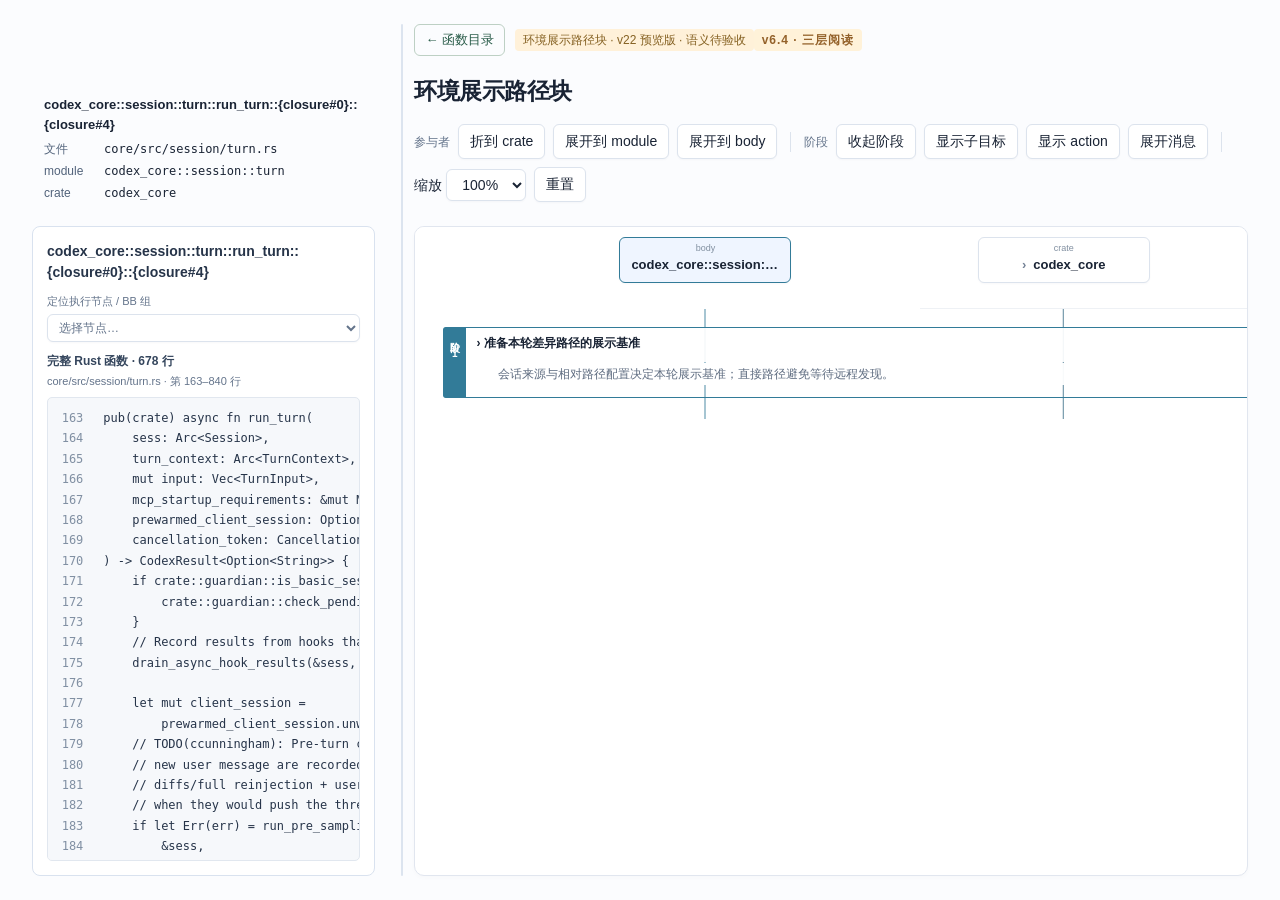
==== functions/run-turn-display-roots/roundtrip/index.html @ b0576259 "Update run_turn to v22 and add four internal body previews" ====
<!doctype html><html lang="zh-CN"><meta charset="utf-8"><link rel="icon" href="data:,"><meta name="viewport" content="width=device-width,initial-scale=1"><title>三层阅读 · 环境展示路径块 · run_turn::{closure#0}::{closure#4} · v22</title><link rel="stylesheet" href="style.css?v=v22-369f51ae5a45">
<header><div><a href="../../../index.html#G02" aria-label="返回函数目录" style="display:inline-block;font:13px/1.5 sans-serif;color:#285b48;text-decoration:none;border:1px solid #bdd0c4;border-radius:6px;padding:5px 10px;margin:0 10px 8px 0">← 函数目录</a><span style="font:12px/1.5 sans-serif;color:#856122;background:#fff1d9;border-radius:4px;padding:4px 8px">环境展示路径块 · v22 预览版 · 语义待验收</span><b>v6.4 · 三层阅读</b><h1 id="title">环境展示路径块</h1></div><p id="description"></p></header>
<nav aria-label="演示控制"><span>参与者</span><button data-x="0">折到 crate</button><button data-x="1">展开到 module</button><button data-x="2">展开到 body</button><i></i><span>阶段</span><button data-y="0">收起阶段</button><button data-y="1">显示子目标</button><button data-y="2">显示 action</button><button data-y="3">展开消息</button><i></i><label>缩放 <select id="zoom"><option value=".7">70%</option><option value=".85">85%</option><option value="1" selected>100%</option><option value="1.2">120%</option></select></label><button id="reset">重置</button></nav>
<p class="hint">点击列头 ▸ 展开参与者；点击左侧 阶段 或标题 ▸ 展开阶段/子目标/action；点击消息核对调用配对。所有 alt 分支同时展示，不按上下顺序执行。</p>
<div id="status" role="status">正在加载 v22 图表，首次打开请稍候…</div><div class="diagram-details-layout"><main id="viewport"><div id="scale"><div id="diagram"></div></div></main>
<div id="selection">所有分支同图展示。折叠隐藏的消息保留原始身份。</div></div>
<p id="definition-info" class="hint"></p><details><summary><span id="case-summary">案例索引</span></summary><table><thead><tr><th>编号</th><th>案例</th><th>共用表达</th><th>位置</th></tr></thead><tbody id="case-index"></tbody></table></details><details><summary>查看当前折叠状态和隐藏消息</summary><pre id="state"></pre></details>
<footer>基于 SeqDia 的层级布局与消息样式；条件分段、重复范围与纵向折叠为本地扩展。静态投影，不是执行轨迹。<a href="../README.md">来源与扩展边界</a></footer>
<aside id="root-source" aria-label="源码位置"><strong data-source-field="symbol"></strong><dl><dt>文件</dt><dd><code data-source-field="file"></code></dd><dt>module</dt><dd><code data-source-field="module"></code></dd><dt>crate</dt><dd><code data-source-field="crate"></code></dd></dl></aside>
<div id="pane-divider" role="separator" aria-label="调整源码与图的宽度" aria-orientation="vertical" aria-controls="selection viewport" tabindex="0"></div>
<script src="../data.js?v=v22-369f51ae5a45"></script><script src="app.bundle.js?v=v22-369f51ae5a45"></script></html>
---- functions/run-turn-display-roots/roundtrip/style.css ----
*{box-sizing:border-box}body{margin:0;padding:24px 32px;background:#fbfcfe;color:#192334;font:14px/1.5 -apple-system,BlinkMacSystemFont,"Segoe UI",sans-serif}header{display:flex;align-items:center;justify-content:space-between;gap:32px}header b{font-size:12px;letter-spacing:.08em;color:#94622b;background:#fff2d9;border-radius:4px;padding:4px 8px}h1{font-size:23px;letter-spacing:-.5px;margin:10px 0 16px}header p{max-width:520px;color:#64748b;font-size:13px}nav{display:flex;align-items:center;gap:8px;flex-wrap:wrap}button,select{font:inherit;background:white;border:1px solid #dce3ed;border-radius:6px;padding:6px 11px;color:inherit;cursor:pointer;box-shadow:0 1px 2px #17233b08}button:hover{background:#f3f6fb;border-color:#a8bad3}button:focus-visible{outline:2px solid #2563eb;outline-offset:2px}nav span{font-size:12px;color:#64748b}nav i{height:20px;border-left:1px solid #dce3ed;margin:0 5px}.hint,#status{font-size:12px;color:#677588;margin:12px 0 6px}#status{margin:0 0 12px}main{overflow:auto;max-height:72vh;min-height:340px;background:#fff;border:1px solid #e1e6ef;border-radius:10px;box-shadow:0 2px 5px #15234105}#scale{position:relative}#diagram{position:relative;transform-origin:top left}.actor{position:absolute;display:flex;flex-direction:column;align-items:center;justify-content:center;z-index:4;white-space:nowrap}.actor small{font-size:9px;color:#8290a1;line-height:1.1}.actor strong{font-size:13px;line-height:1.65;font-weight:600}.actor .chev{color:#748296;padding-right:7px}.frame{position:absolute;border:1px solid var(--frame-color);border-radius:4px;pointer-events:none;background:#ffffff17;z-index:1}.frame-tag{position:absolute;left:0;top:0;bottom:0;width:23px;background:var(--frame-color);color:white;font-size:10px;writing-mode:vertical-rl;text-orientation:upright;text-align:left;padding:7px 4px;letter-spacing:1px}.phase,.action{position:absolute;left:51px;display:flex;align-items:center;gap:12px;text-align:left;border:0;border-radius:0;box-shadow:none;z-index:5;background:#ffffffea;padding:0 10px;font-size:12px}.phase{font-weight:600;height:34px}.action{left:67px;height:29px;background:#ffffffc9;font-size:11px;color:#5f6e81;border-bottom:1px solid #e8edf2}.phase small,.action small{font-weight:400;color:#8490a0;font-size:10px;margin-left:auto}.branch-divider{position:absolute;left:52px;border-top:1px dashed #2eab63;z-index:3}.message{position:absolute;border:0;background:transparent;box-shadow:none;z-index:6;font-size:12px;padding:0;border-radius:3px;height:25px;white-space:nowrap}.message:hover{background:#ecf2ff80}.message span{background:#fffffff2;padding:2px 6px;border-radius:2px}.message em{font:10px ui-monospace,monospace;color:#76859a;margin-right:6px}.message.selected span{background:#e3edff;outline:1px solid #6c9ce8}.empty-summary{position:absolute;z-index:4;color:#87909a;font-size:11px;left:85px;background:#fffffff0;padding:2px 8px}.svg{position:absolute;inset:0;pointer-events:none;z-index:2}.region{position:absolute;pointer-events:none;z-index:0}#selection{font-size:12px;padding:12px 0;color:#52647c;min-height:43px}details{font-size:12px;color:#6c7a8c}pre{white-space:pre-wrap;max-height:230px;overflow:auto;background:#f2f5f8;padding:12px}footer{font-size:11px;color:#94a0b0;margin-top:13px}a{color:#677fa8}nav button.active{border-color:#8caee3;color:#275dad;background:#f0f5ff}
body{max-width:1540px;margin:0 auto}#scale{margin:0 auto}main{scrollbar-gutter:stable}

.actor-head{position:sticky;top:0;z-index:10;background:#fff;border-bottom:1px solid #eef1f5}

/* 一级纵轴是阶段；控制语义仅在展开阶段内部。 */
.frame-tag{bottom:auto;z-index:6;pointer-events:auto;border:0;border-radius:3px 0 0 3px;box-shadow:none;font-weight:600;cursor:pointer}.frame-tag:hover{background:var(--frame-color);filter:brightness(.92)}
.control-semantic{position:absolute;left:77px;z-index:4;font-size:11px;color:#798697;line-height:24px;background:#fffffff0;padding:0 7px}.control-semantic span{font:10px ui-monospace,monospace;background:#edf1f5;border:1px solid #dbe2ea;border-radius:3px;padding:2px 5px;margin-right:6px}

/* v3: demo-style message bubbles; minimal in-place condition annotations. */
.message{height:43px;border:1px solid #e2e8f0;background:#fff;border-radius:6px;box-shadow:0 1px 3px #17233b0c;display:flex;flex-direction:column;align-items:center;justify-content:center;padding:3px 7px;gap:1px}.message span{display:block;max-width:100%;overflow:hidden;text-overflow:ellipsis;padding:0;font-size:11px}.message em{font:8px ui-monospace,monospace;text-transform:uppercase;max-width:100%;overflow:hidden;text-overflow:ellipsis;color:#64748b;background:#f1f5f9;border-radius:3px;padding:1px 5px;margin:0}.message.selected{outline:2px solid #6c9ce8}.message.selected span{outline:none;background:transparent}.segment-condition{position:absolute;left:79px;z-index:4;background:#f8fafbeF;border-top:1px dashed #becbc4;font-size:11px;font-weight:500;color:#4d6659;line-height:26px;padding-left:8px}.flow-note{position:absolute;left:83px;z-index:4;color:#5e6c80;font-size:11px;line-height:25px;background:#fffffff2;padding:0 6px}.repeat-scope{position:absolute;left:63px;width:10px;border:1px solid #8292ac;border-right:0;z-index:4;pointer-events:none}.repeat-scope span{position:absolute;top:50%;left:-13px;writing-mode:vertical-rl;font-size:9px;color:#72819b;background:#fff;transform:translateY(-50%)}.repeat-return{color:#596e92}.control-semantic{color:#586b60}main{max-height:76vh}

/* Plain coverage index; no new diagram notation. */
table{border-collapse:collapse;margin:8px 0 12px;width:100%;text-align:left}th,td{padding:5px 9px;border-bottom:1px solid #e2e8f0}th{font-weight:600}

/* v6: one added reading row, same visual language; controls remain action contents. */
.goal{position:absolute;left:67px;display:flex;align-items:center;gap:12px;text-align:left;border:0;border-radius:0;box-shadow:none;z-index:5;background:#ffffffea;padding:0 10px;height:30px;font-size:12px;color:#425974;border-bottom:1px solid #e8edf2}.goal small{margin-left:auto;font-size:10px;font-weight:400;color:#8490a0}.action{left:83px}.flow-note{white-space:normal;overflow-wrap:anywhere;line-height:24px}.control-semantic{max-width:calc(100% - 130px);white-space:nowrap;overflow:hidden;text-overflow:ellipsis}

.actor strong{max-width:100%;overflow:hidden;text-overflow:ellipsis}

/* Same condition divider and range-bracket vocabulary, anchored to real reading rows. */
.control-range{position:absolute;width:9px;border:1px solid #b5c2c0;border-right:0;z-index:6;pointer-events:none}.cross-label{white-space:normal;line-height:26px;overflow:visible}.repeat-scope[data-scope-range]{z-index:6}.phase,.goal,.action{scroll-margin-top:155px}.message{scroll-margin-top:180px}

/* Keep root body reading text and edge labels fixed during horizontal scrolling. */
.run-turn-actor,.run-turn-rail,.frame-tag,.repeat-scope,.control-range,
.phase>span,.goal>span,.action>span,.run-turn-text,.message{
 translate:var(--run-turn-shift,0px) 0;
}
.run-turn-actor{z-index:12}
.run-turn-text{display:inline-block;background:#fffffff2}
.control-semantic>.run-turn-text{font:inherit;color:inherit;border:0;border-radius:0;padding:0;margin:0}
.phase>span,.goal>span,.action>span{background:#fff}
.message{align-items:flex-start;text-align:left}

.control-semantic{overflow:visible}

/* Distinguish goal and action headings without changing row geometry or behavior. */
.goal{background:#eaf1fc;color:#234e83;font-size:13px;font-weight:700;border-bottom:1px solid #c9d9ee}
.goal>span{display:flex;align-items:center;height:26px;padding:0 10px;border-left:4px solid #557ead;border-radius:3px;background:#eaf1fc}
.goal:hover,.goal:hover>span{background:#dde9fa}
.action{background:#f4f6f9;color:#35465d;font-size:12px;font-weight:600;border-bottom:1px solid #dce3ed}
.action>span{display:flex;align-items:center;height:24px;padding:0 9px;border-left:2px solid #9caec3;border-radius:2px;background:#f4f6f9}
.action:hover,.action:hover>span{background:#e9eef5}

/* Opaque underlay for the horizontally frozen root body column. */
.run-turn-background{position:absolute;left:0;background:#fff;opacity:1;z-index:3;pointer-events:none;translate:var(--run-turn-shift,0px) 0}
.run-turn-foreground{z-index:3}
.actor-head>.run-turn-background{z-index:5}

/* Draw only the phase outline above the frozen white underlay. */
.frame{z-index:7;background:transparent}

/* v6.3: presentation only — one 24px nesting grid, measured rows, distinct controls. */
.control-semantic,.segment-condition,.flow-note{white-space:normal;overflow-wrap:anywhere;line-height:22px;font-size:12px}
.control-semantic{padding:5px 9px;border-radius:5px;font-weight:600}
.control-semantic>.run-turn-text{background:inherit;line-height:inherit}
.control-semantic.kind-alt{color:#315d97;background:#edf3fc;border-left:3px solid #6c94ca}
.control-semantic.kind-opt{color:#38685f;background:#eef6f2;border-left:3px solid #87aea3}
.control-semantic.kind-loop{color:#805b29;background:#fbf3e6;border-left:3px solid #b78a49}
.control-semantic .run-turn-text>span{font:11px ui-monospace,monospace;background:#ffffffb8;border-color:currentColor;color:inherit}
.segment-condition.kind-branch{border:0;background:#f3f6fc;color:#315d97;font-weight:600;padding:4px 9px;border-radius:4px}
.segment-condition.kind-branch>.run-turn-text{background:inherit}
.flow-note{padding:0 6px}
.control-range,.repeat-scope{width:10px;border-right:0;z-index:4}
.control-range.kind-opt{border-color:#87aea3}
.control-range.kind-alt{border-color:#9eb6d6;border-top:0}
.control-range.kind-branch{border-color:#b9c9e0;border-top:0;border-bottom:0}
.repeat-scope.kind-loop{border-color:#b78a49;border-left-width:2px}
.repeat-scope[data-scope-range]{z-index:4}
.repeat-scope.kind-loop::after{content:'循环范围';position:absolute;left:12px;bottom:-10px;font:10px/18px ui-monospace,monospace;white-space:nowrap;color:#805b29;background:#fff;padding:0 5px}
/* Freeze each control heading together with its new tint and border. */
.control-semantic,.segment-condition{translate:var(--run-turn-shift,0px) 0}
.control-semantic>.run-turn-text,.segment-condition>.run-turn-text{translate:none}

/* Graph-backed loop navigation: reuse the existing loop palette and heading shape. */
.loop-marker-row{position:absolute;z-index:8;font-size:12px;line-height:22px;translate:var(--run-turn-shift,0px) 0}
.loop-marker-row>.run-turn-text{background:transparent;translate:none}
.loop-marker{display:inline-block;max-width:100%;white-space:normal;text-align:left;overflow-wrap:anywhere;font-size:12px;line-height:22px;padding:3px 9px;border:1px solid #b78a49;border-left:3px solid #b78a49;border-radius:5px;color:#805b29;background:#fbf3e6;box-shadow:none}
.loop-marker small{display:block;font:inherit;font-size:11px}
.loop-marker:hover,.loop-marker.active{background:#fbf3e6;border-color:#805b29;box-shadow:0 0 0 1px #b78a49}
.loop-marker:focus-visible{outline:2px solid #b78a49}
.loop-return-svg{z-index:7}
.loop-return-path{translate:var(--run-turn-shift,0px) 0;stroke:#b78a49;stroke-width:1.5;fill:none;opacity:.55}
.loop-return-path.active{stroke-width:3;opacity:1}
.loop-return-tip{fill:#b78a49;stroke:none}

/* Hide only the three user-marked explanatory/debug regions. */
body > header > #description,
body > nav + p.hint,
body > #status,
body > #definition-info,
body > details,
body > footer { display: none; }

/* Two-pane reading layout; diagram internals and detail content are unchanged. */
.diagram-details-layout{display:grid;grid-template-columns:minmax(280px,1fr) minmax(0,2fr);gap:24px;margin-top:24px;height:76vh;min-height:340px}
.diagram-details-layout > #viewport{min-width:0;min-height:0;height:100%;max-height:none}
.diagram-details-layout > #selection{min-width:0;min-height:0;height:100%;overflow:auto;padding:0;scrollbar-gutter:stable}
.diagram-details-layout > #selection .bb-details{margin:0}

.diagram-details-layout > #selection{grid-column:1;grid-row:1}
.diagram-details-layout > #viewport{grid-column:2;grid-row:1}

/* Use the window width; align controls with the diagram and fill the remaining height. */
body{--details-width:clamp(320px,28vw,520px);max-width:none;width:100%;height:100dvh;display:grid;grid-template-columns:var(--details-width) minmax(0,1fr);grid-template-rows:auto auto minmax(340px,1fr);column-gap:24px}
body > header{grid-column:2;grid-row:1;min-width:0}
body > nav{grid-column:2;grid-row:2;min-width:0}
.diagram-details-layout{grid-column:1 / -1;grid-row:3;grid-template-columns:var(--details-width) minmax(0,1fr);height:auto;min-height:0}
.diagram-details-layout > #selection .bb-details{min-height:100%}

/* Expanded parent headers cover their visible descendant columns. */
.actor.actor-group{padding:0;overflow:hidden}
.actor-group-label{position:absolute;top:0;height:100%;transform:translateX(-50%);display:flex;flex-direction:column;align-items:center;justify-content:center;pointer-events:none}

/* The divider uses the same column track as both the controls and diagram. */
#pane-divider{grid-column:1;grid-row:1 / -1;justify-self:end;align-self:stretch;width:16px;margin-right:-20px;z-index:20;cursor:col-resize;touch-action:none;position:relative;outline:none}
#pane-divider::after{content:"";position:absolute;top:0;bottom:0;left:7px;width:2px;background:#dce4ef;border-radius:2px}
#pane-divider:hover::after,#pane-divider:focus-visible::after,body.resizing-panes #pane-divider::after{background:#7c9ed0;width:3px}
body.resizing-panes,body.resizing-panes *{cursor:col-resize!important;user-select:none!important}

/* Source identity above the detail pane, sharing its resizable column. */
#root-source{grid-column:1;grid-row:1 / 3;align-self:end;min-width:0;min-height:0;max-height:100%;overflow:auto;padding:0 12px;font-size:12px;color:#52637b}
#root-source > strong{display:block;font-size:13px;color:#192334;margin-bottom:6px}
#root-source dl{display:grid;grid-template-columns:52px minmax(0,1fr);gap:4px 8px;margin:0;line-height:1.5}
#root-source dt,#root-source dd{margin:0}
#root-source code{font-size:12px;overflow-wrap:anywhere;color:#192334}

/* Source viewer: bounded metadata and one stable code scrollport. */
body{grid-template-rows:auto auto minmax(0,1fr)}
.diagram-details-layout > #selection .bb-details{height:100%;min-height:360px;display:flex;flex-direction:column;gap:10px;padding:14px;border:1px solid #d9e2ef;border-radius:8px;background:#fff;color:#263449}
#selection .bb-selection-title{flex:none;margin:0;font-size:14px;line-height:1.5;display:-webkit-box;-webkit-line-clamp:2;-webkit-box-orient:vertical;overflow:hidden;overflow-wrap:anywhere}
#selection .bb-blocks{flex:none;border:1px solid #e6ebf3;border-radius:5px;padding:6px 9px;color:#52637b}
#selection .bb-blocks[hidden]{display:none}
#selection .bb-blocks summary{cursor:pointer;font-weight:600}
#selection .bb-list{max-height:100px;overflow:auto;overflow-wrap:anywhere;font:11px/1.8 ui-monospace,monospace;margin:8px 0 0;overscroll-behavior:contain}
#selection .bb-node-picker{flex:none;display:flex;flex-direction:column;gap:4px;font-size:11px;color:#64748b}
#selection .bb-node-picker select{width:100%;min-width:0;font-size:12px;padding:5px 7px;text-overflow:ellipsis}
#selection .bb-source{flex:1;min-height:140px;min-width:0;display:flex;flex-direction:column;gap:8px}
#selection .bb-source-heading{flex:none;font-size:11px;color:#64748b;overflow-wrap:anywhere}
#selection .bb-source-heading strong{display:block;font-size:12px;color:#35465d}
#selection .bb-source-heading span{display:block;margin-top:3px}
#selection .bb-source-scroll{flex:1;min-height:0;max-height:none;overflow:auto;overscroll-behavior:contain;scrollbar-gutter:stable;margin:0;padding:10px 0;background:#f6f8fb;border:1px solid #e1e7ef;border-radius:5px;white-space:pre;font:12px/1.7 ui-monospace,SFMono-Regular,Menlo,monospace;tab-size:4}
#selection .bb-source-scroll:focus-visible{outline:2px solid #5276aa;outline-offset:2px}
#selection .bb-source-scroll code{display:block;min-width:max-content}
#selection .bb-code-line{display:block;min-height:1.7em;padding-right:16px}
#selection .bb-code-line.source-attribute{color:#74551f;background:#fff9e9}
#selection .bb-code-line.source-attribute .bb-line-number{color:#9a7130;background:#fff9e9;border-left-color:#d8b56b}
#selection .bb-line-number{position:sticky;left:0;display:inline-block;width:6ch;margin-right:12px;padding:0 8px 0 4px;text-align:right;color:#8190a3;background:#f6f8fb;user-select:none;border-left:3px solid transparent}
#selection .source-highlight{background:#e5efff}
#selection mark.source-column-highlight{padding:0;color:inherit;background:#bcd5ff;border-bottom:1px solid #477cb6}
#selection .source-highlight .bb-line-number{background:#dce9ff;color:#285995;border-left-color:#477cb6}
#selection .bb-range-label{position:sticky;left:0;display:block;width:36ch;max-width:100%;padding:5px 8px 4px;border-left:3px solid #477cb6;color:#234e83;background:#dce9ff;white-space:normal;overflow-wrap:anywhere;font:600 11px/1.6 -apple-system,BlinkMacSystemFont,"Segoe UI",sans-serif}

#message-selection{flex:none;max-height:64px;overflow:auto;font-size:11px;overflow-wrap:anywhere}
#message-selection:empty{display:none}

/* Semantic headings wrap at the available reading width; measured by app.js. */
header,header>div{min-width:0}h1,#root-source>strong{overflow-wrap:anywhere}
.phase>span,.goal>span,.action>span{height:auto;min-height:24px;white-space:normal;overflow-wrap:anywhere;flex-shrink:0;line-height:20px}
.action>span>[data-semantic-label]{min-width:0}
#selection .bb-range-label{width:max-content;max-width:100%;padding:1px 8px;font-weight:500}

/* Async-shell entry prelude: one fixed block before the inner main flow. */
.prelude-heading,.prelude-node{position:absolute;z-index:5;line-height:24px}
.prelude-heading{font-weight:700;color:#74551f;background:#fff4d8;border-left:4px solid #d8b56b;padding:4px 10px;border-radius:4px}
.prelude-node button{font:inherit;font-size:12px;font-weight:600;line-height:22px;color:#74551f;background:#fff9e9;border-color:#d8b56b;padding:3px 9px}
.prelude-node button:hover{background:#fff1c9}
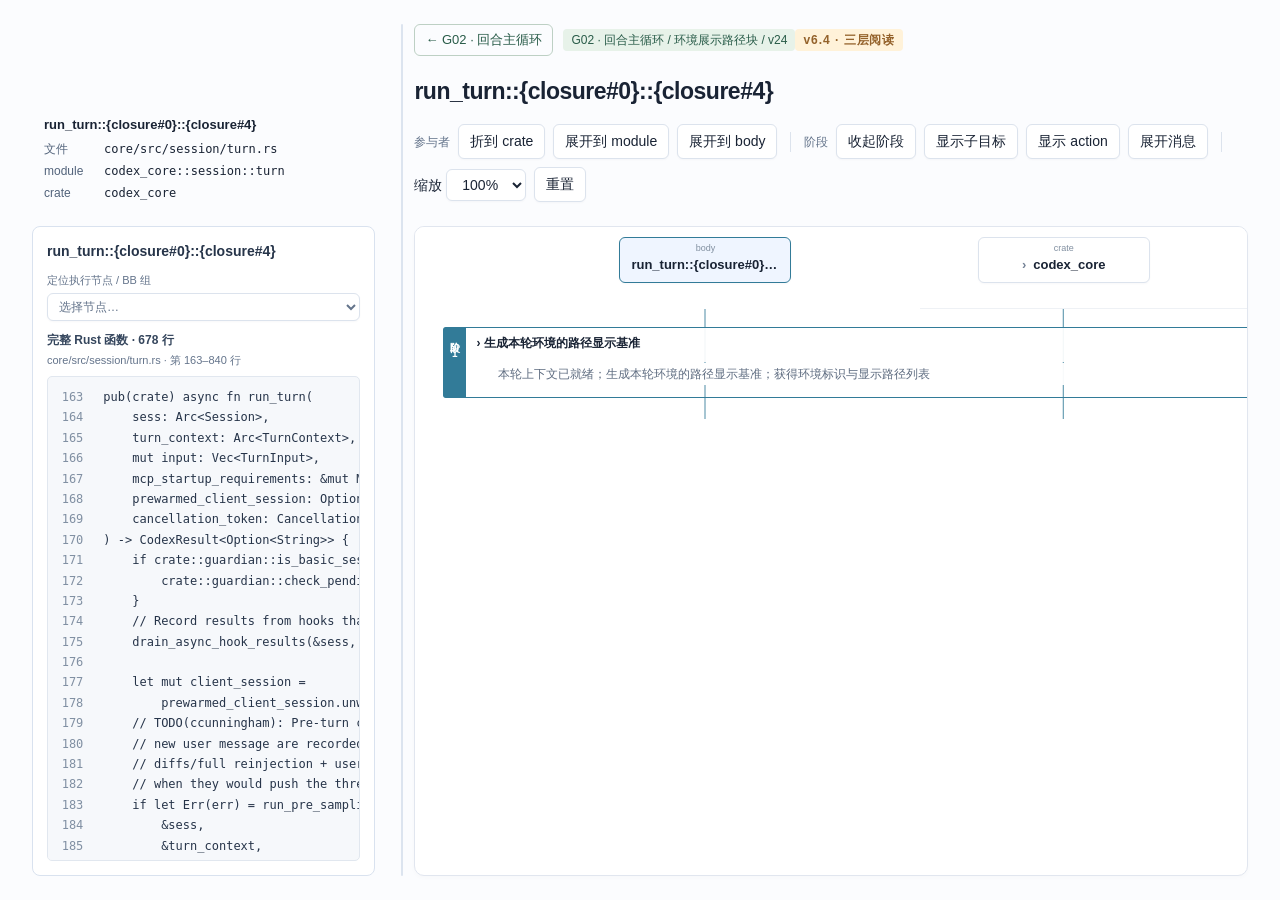
==== commit 43e2aeda: "Update five run_turn pages to v24 with G02 classification labels" ====
--- a/functions/run-turn-display-roots/roundtrip/index.html
+++ b/functions/run-turn-display-roots/roundtrip/index.html
@@ -1,11 +1,11 @@
-<!doctype html><html lang="zh-CN"><meta charset="utf-8"><link rel="icon" href="data:,"><meta name="viewport" content="width=device-width,initial-scale=1"><title>三层阅读 · 环境展示路径块 · run_turn::{closure#0}::{closure#4} · v22</title><link rel="stylesheet" href="style.css?v=v22-369f51ae5a45">
-<header><div><a href="../../../index.html#G02" aria-label="返回函数目录" style="display:inline-block;font:13px/1.5 sans-serif;color:#285b48;text-decoration:none;border:1px solid #bdd0c4;border-radius:6px;padding:5px 10px;margin:0 10px 8px 0">← 函数目录</a><span style="font:12px/1.5 sans-serif;color:#856122;background:#fff1d9;border-radius:4px;padding:4px 8px">环境展示路径块 · v22 预览版 · 语义待验收</span><b>v6.4 · 三层阅读</b><h1 id="title">环境展示路径块</h1></div><p id="description"></p></header>
+<!doctype html><html lang="zh-CN"><meta charset="utf-8"><link rel="icon" href="data:,"><meta name="viewport" content="width=device-width,initial-scale=1"><title>G02 · 环境展示路径块 · run_turn::{closure#0}::{closure#4} · v24</title><link rel="stylesheet" href="style.css?v=v24-bd44d20c167b">
+<header><div><a href="../../../index.html#G02" aria-label="返回 G02 回合主循环目录" style="display:inline-block;font:13px/1.5 sans-serif;color:#285b48;text-decoration:none;border:1px solid #bdd0c4;border-radius:6px;padding:5px 10px;margin:0 10px 8px 0">← G02 · 回合主循环</a><span class="atlas-classification" data-group="G02" data-version="v24" style="font:12px/1.5 sans-serif;color:#285b48;background:#e7f2e9;border-radius:4px;padding:4px 8px">G02 · 回合主循环 / 环境展示路径块 / v24</span><b>v6.4 · 三层阅读</b><h1 id="title">exec_approval</h1></div><p id="description"></p></header>
 <nav aria-label="演示控制"><span>参与者</span><button data-x="0">折到 crate</button><button data-x="1">展开到 module</button><button data-x="2">展开到 body</button><i></i><span>阶段</span><button data-y="0">收起阶段</button><button data-y="1">显示子目标</button><button data-y="2">显示 action</button><button data-y="3">展开消息</button><i></i><label>缩放 <select id="zoom"><option value=".7">70%</option><option value=".85">85%</option><option value="1" selected>100%</option><option value="1.2">120%</option></select></label><button id="reset">重置</button></nav>
 <p class="hint">点击列头 ▸ 展开参与者；点击左侧 阶段 或标题 ▸ 展开阶段/子目标/action；点击消息核对调用配对。所有 alt 分支同时展示，不按上下顺序执行。</p>
-<div id="status" role="status">正在加载 v22 图表，首次打开请稍候…</div><div class="diagram-details-layout"><main id="viewport"><div id="scale"><div id="diagram"></div></div></main>
+<div id="status" role="status">正在加载 v24 图表，首次打开请稍候…</div><div class="diagram-details-layout"><main id="viewport"><div id="scale"><div id="diagram"></div></div></main>
 <div id="selection">所有分支同图展示。折叠隐藏的消息保留原始身份。</div></div>
 <p id="definition-info" class="hint"></p><details><summary><span id="case-summary">案例索引</span></summary><table><thead><tr><th>编号</th><th>案例</th><th>共用表达</th><th>位置</th></tr></thead><tbody id="case-index"></tbody></table></details><details><summary>查看当前折叠状态和隐藏消息</summary><pre id="state"></pre></details>
 <footer>基于 SeqDia 的层级布局与消息样式；条件分段、重复范围与纵向折叠为本地扩展。静态投影，不是执行轨迹。<a href="../README.md">来源与扩展边界</a></footer>
 <aside id="root-source" aria-label="源码位置"><strong data-source-field="symbol"></strong><dl><dt>文件</dt><dd><code data-source-field="file"></code></dd><dt>module</dt><dd><code data-source-field="module"></code></dd><dt>crate</dt><dd><code data-source-field="crate"></code></dd></dl></aside>
 <div id="pane-divider" role="separator" aria-label="调整源码与图的宽度" aria-orientation="vertical" aria-controls="selection viewport" tabindex="0"></div>
-<script src="../data.js?v=v22-369f51ae5a45"></script><script src="app.bundle.js?v=v22-369f51ae5a45"></script></html>
+<script src="../data.js?v=v24-bd44d20c167b"></script><script src="app.bundle.js?v=v24-bd44d20c167b"></script></html>
